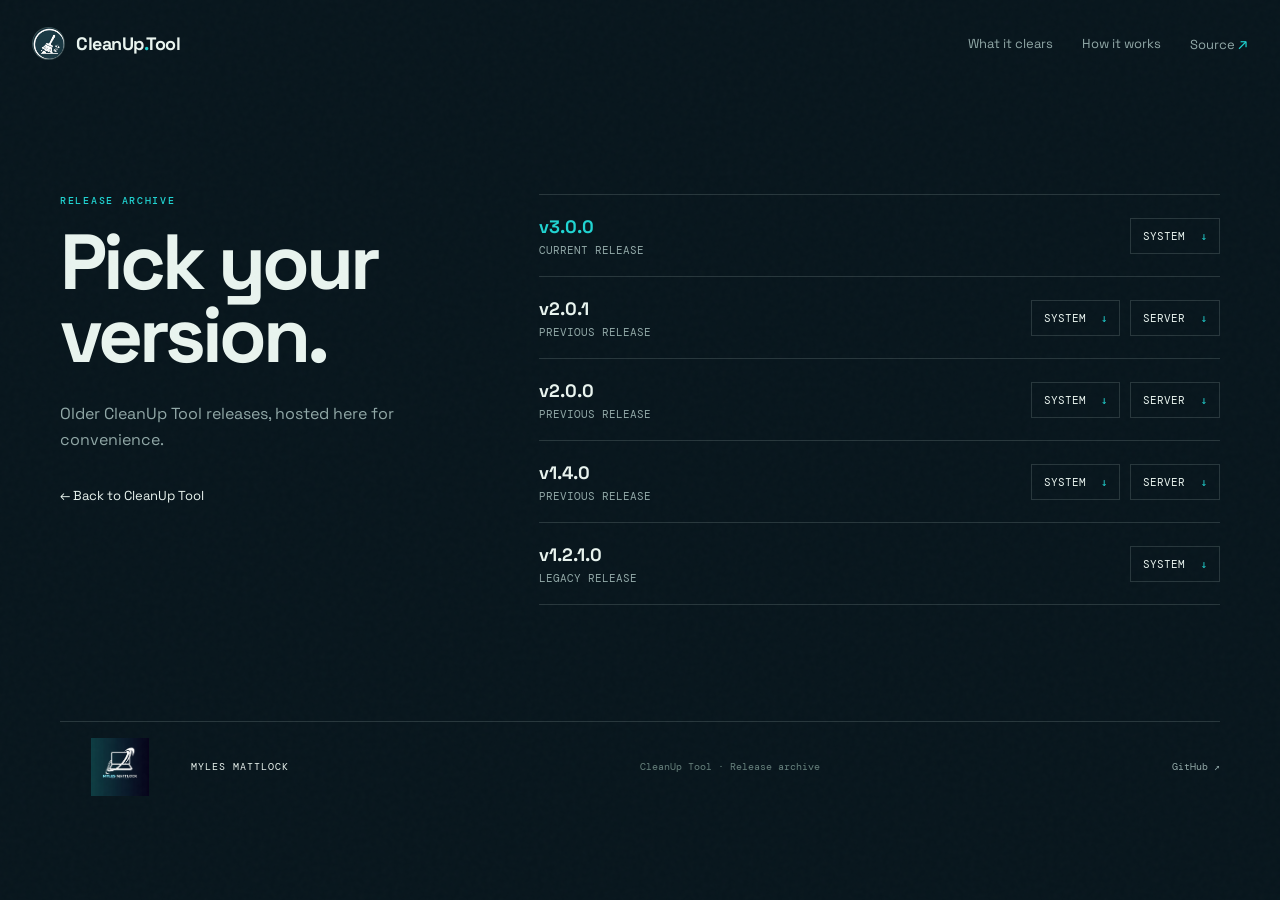
==== releases.html @ 8e9f547c "added local download" ====
<!doctype html>
<html lang="en">
<head>
  <meta charset="utf-8">
  <meta name="viewport" content="width=device-width, initial-scale=1">
  <meta name="description" content="Download older CleanUp Tool releases for Windows.">
  <title>Older Releases | CleanUp Tool</title>
  <link rel="icon" type="image/png" href="assets/cleanup-icon.png">
  <link rel="preconnect" href="https://fonts.googleapis.com">
  <link rel="preconnect" href="https://fonts.gstatic.com" crossorigin>
  <link href="https://fonts.googleapis.com/css2?family=DM+Mono:wght@400;500&family=Space+Grotesk:wght@400;500;600;700&display=swap" rel="stylesheet">
  <link rel="stylesheet" href="styles.css">
  <link rel="stylesheet" href="brand-overrides.css">
</head>
<body>
  <div class="noise"></div>
  <header class="site-header">
    <a class="brand" href="index.html#top" aria-label="CleanUp Tool home">
      <span class="brand-mark"><img src="assets/cleanup-icon.png" alt=""></span>
      <span>CleanUp<span class="brand-dot">.</span>Tool</span>
    </a>
    <button class="menu-toggle" aria-expanded="false" aria-controls="nav">Menu</button>
    <nav id="nav" class="nav-links">
      <a href="index.html#features">What it clears</a>
      <a href="index.html#workflow">How it works</a>
      <a href="https://github.com/Myles-Mattlock/CleanUp-Tool" target="_blank" rel="noreferrer">Source <span class="arrow">↗</span></a>
    </nav>
  </header>

  <main id="top">
    <section class="downloads section-shell reveal">
      <div class="section-intro"><div class="eyebrow">RELEASE ARCHIVE</div><h1>Pick your<br><span>version.</span></h1><p class="hero-lede">Older CleanUp Tool releases, hosted here for convenience.</p><a class="text-link" href="index.html">← Back to CleanUp Tool</a></div>
      <div class="release-list">
        <div class="release-row release-current"><div><strong>v3.0.0</strong><small>Current release</small></div><a class="release-link" href="assets/SystemCleanUp-v3.0.0.zip" download>System <span>↓</span></a></div>
        <div class="release-row"><div><strong>v2.0.1</strong><small>Previous release</small></div><div class="release-links"><a class="release-link" href="assets/SystemCleanUp-v2.0.1.zip" download>System <span>↓</span></a><a class="release-link" href="assets/ServerCleanUp-v2.0.1.zip" download>Server <span>↓</span></a></div></div>
        <div class="release-row"><div><strong>v2.0.0</strong><small>Previous release</small></div><div class="release-links"><a class="release-link" href="assets/SystemCleanUp-v2.0.0.zip" download>System <span>↓</span></a><a class="release-link" href="assets/ServerCleanUp-v2.0.0.zip" download>Server <span>↓</span></a></div></div>
        <div class="release-row"><div><strong>v1.4.0</strong><small>Previous release</small></div><div class="release-links"><a class="release-link" href="assets/SystemCleanUp-v1.4.0.zip" download>System <span>↓</span></a><a class="release-link" href="assets/ServerCleanUp-v1.4.0.zip" download>Server <span>↓</span></a></div></div>
        <div class="release-row"><div><strong>v1.2.1.0</strong><small>Legacy release</small></div><a class="release-link" href="assets/SystemCleanUp-v1.2.1.0.zip" download>System <span>↓</span></a></div>
      </div>
    </section>
  </main>

  <footer class="site-footer section-shell"><div class="footer-brand"><img src="assets/Myles%20Mattlock%20Logo.jpeg" alt="Myles Mattlock Service and Repair"><span>MYLES MATTLOCK</span></div><span>CleanUp Tool · Release archive</span><a href="https://github.com/Myles-Mattlock/CleanUp-Tool" target="_blank" rel="noreferrer">GitHub ↗</a></footer>
  <script src="script.js"></script>
</body>
</html>
---- styles.css ----
:root{--ink:#08161d;--deep:#061117;--panel:#0d222a;--teal:#20d4d2;--ice:#e9f4ef;--muted:#91a8a7;--line:rgba(218,240,231,.15);--lime:#c4ed7b}
*{box-sizing:border-box}html{scroll-behavior:smooth}body{margin:0;background:var(--ink);color:var(--ice);font-family:'Space Grotesk',sans-serif;overflow-x:hidden}.noise{position:fixed;inset:0;pointer-events:none;opacity:.03;z-index:5;background-image:url("data:image/svg+xml,%3Csvg viewBox='0 0 180 180' xmlns='http://www.w3.org/2000/svg'%3E%3Cfilter id='n'%3E%3CfeTurbulence type='fractalNoise' baseFrequency='.9' numOctaves='4' stitchTiles='stitch'/%3E%3C/filter%3E%3Crect width='100%25' height='100%25' filter='url(%23n)' opacity='.7'/%3E%3C/svg%3E")}.section-shell{width:min(1160px,calc(100% - 64px));margin-inline:auto}.site-header{height:86px;width:min(1280px,calc(100% - 64px));margin:auto;display:flex;align-items:center;justify-content:space-between;position:relative;z-index:10}.brand{display:flex;align-items:center;gap:11px;color:var(--ice);font-size:18px;font-weight:700;text-decoration:none;letter-spacing:-.5px}.brand-mark{display:grid;place-items:center;width:33px;height:33px;background:var(--teal);border-radius:50%;overflow:hidden}.brand-mark img{width:26px;height:26px;filter:grayscale(1) brightness(0) invert(1)}.brand-dot{color:var(--teal)}.nav-links{display:flex;align-items:center;gap:29px;font-size:13px}.nav-links a,.text-link,.site-footer a{color:var(--muted);text-decoration:none;transition:.2s}.nav-links a:hover,.text-link:hover,.site-footer a:hover{color:var(--teal)}.arrow{color:var(--teal);font-size:16px}.nav-cta{background:var(--teal);color:var(--ink)!important;padding:12px 17px;font-weight:700;border-radius:3px}.nav-cta span{font-size:16px;margin-left:9px}.menu-toggle{display:none;background:none;border:0;color:var(--ice);font:inherit}.hero{min-height:665px;display:grid;grid-template-columns:1fr 1.03fr;gap:65px;align-items:center;padding:45px 0 88px;position:relative}.hero:before{content:'';position:absolute;width:470px;height:470px;left:-270px;top:30px;border:1px solid rgba(32,212,210,.16);border-radius:50%;box-shadow:0 0 0 52px rgba(32,212,210,.025),0 0 0 105px rgba(32,212,210,.018)}.eyebrow{font:500 10px 'DM Mono',monospace;letter-spacing:1.7px;color:var(--teal);margin-bottom:19px}.pulse{display:inline-block;width:7px;height:7px;border-radius:50%;background:var(--lime);box-shadow:0 0 12px var(--lime);margin-right:8px}h1,h2,h3,p{margin-top:0}h1{font-size:clamp(49px,6.1vw,80px);line-height:.94;letter-spacing:-4px;margin-bottom:28px}h1 em,h2 em{font-style:normal;color:var(--teal)}.hero-lede{font-size:16px;line-height:1.65;color:var(--muted);max-width:440px;margin-bottom:30px}.hero-actions{display:flex;align-items:center;gap:25px}.button{display:inline-flex;align-items:center;gap:12px;text-decoration:none;font-size:13px;font-weight:700;padding:16px 19px;border-radius:3px;transition:transform .2s,background .2s}.button:hover{transform:translateY(-2px)}.button-primary{background:var(--teal);color:var(--ink)}.button-primary:hover{background:#6de9da}.button-icon{font-size:20px;font-weight:400}.text-link{font-size:13px;color:var(--ice)}.text-link span{color:var(--teal);font-size:19px;margin-left:6px}.trust-line{font:11px 'DM Mono',monospace;color:#607775;margin-top:32px}.trust-line span{color:var(--lime)}.trust-line b{font-weight:400;color:#3d5858;margin:0 8px}.terminal-wrap{position:relative;padding-bottom:26px}.terminal-glow{position:absolute;width:70%;height:75%;top:13%;left:15%;background:var(--teal);filter:blur(90px);opacity:.12}.terminal{position:relative;border:1px solid rgba(143,220,207,.3);background:#07191f;box-shadow:18px 22px 0 rgba(0,0,0,.2),0 0 70px rgba(32,212,210,.08);transform:rotate(2deg)}.terminal-top{height:44px;border-bottom:1px solid var(--line);display:flex;align-items:center;padding:0 17px;gap:12px;color:#78928e;font:10px 'DM Mono',monospace}.window-dots{display:flex;gap:5px;margin-right:8px}.window-dots i{display:block;width:7px;height:7px;border-radius:50%;background:#41605e}.window-dots i:first-child{background:#d56f6f}.window-dots i:last-child{background:#87bd69}.terminal-status{margin-left:auto;color:var(--lime);font-size:9px}.terminal-body{padding:30px 33px 36px;font:12px 'DM Mono',monospace;color:#cadbd5}.terminal-brand{display:flex;align-items:center;gap:13px;border-bottom:1px solid var(--line);padding-bottom:24px;margin-bottom:21px}.terminal-brand img{width:39px;height:39px;filter:grayscale(1) brightness(0) invert(1)}.terminal-brand strong{display:block;font:700 12px 'Space Grotesk';letter-spacing:1.5px}.terminal-brand small{font-size:7px;color:#78928e;letter-spacing:2px}.terminal-muted{color:#78928e}.terminal-muted span{float:right;color:var(--teal)}.teal{color:var(--teal)}.progress-row{display:flex;justify-content:space-between;padding:10px 0;color:#9ab2ac}.progress-row b{font-size:10px;color:var(--lime);font-weight:400}.terminal-rule{border-top:1px solid var(--line);margin:17px 0}.success{color:var(--lime);font-size:11px}.success span{font-size:18px;margin-right:6px}.terminal-result{background:#102c2e;margin:20px -10px -10px;padding:16px 13px;display:flex;justify-content:space-between;align-items:center;color:#85aaa4;font-size:10px}.terminal-result strong{color:var(--teal);font-size:20px}.terminal-caption{display:flex;justify-content:space-between;padding:12px 3px;color:#5b7975;font:9px 'DM Mono',monospace;letter-spacing:1px}.terminal-caption span:first-child{color:var(--teal)}.ticker{border-block:1px solid var(--line);overflow:hidden;white-space:nowrap;background:#0a1c21}.ticker-track{display:flex;justify-content:space-around;align-items:center;min-width:800px;padding:18px 0;color:#77938d;font:10px 'DM Mono',monospace;letter-spacing:2px}.ticker b{color:var(--teal);font-size:14px}.features{padding:130px 0 125px}.section-intro{display:flex;justify-content:space-between;align-items:end;margin-bottom:53px}.section-intro h2,.workflow h2{font-size:53px;line-height:.98;letter-spacing:-2.5px;margin:0}.section-intro h2 span{color:#73908c}.feature-grid{display:grid;grid-template-columns:repeat(3,1fr);gap:14px}.feature-card{min-height:310px;border:1px solid var(--line);padding:25px 24px;position:relative;background:rgba(17,43,47,.38)}.feature-card-accent{background:var(--teal);color:var(--ink);border-color:var(--teal)}.card-number{position:absolute;right:24px;top:25px;font:10px 'DM Mono';opacity:.55}.feature-icon{font-size:35px;color:var(--teal);margin:31px 0 26px}.feature-card-accent .feature-icon{color:var(--ink)}.feature-card h3{font-size:22px;letter-spacing:-.7px;margin-bottom:13px}.feature-card p{color:#8ea8a2;font-size:13px;line-height:1.6;max-width:275px}.feature-card-accent p{color:#174b4b}.card-tag{position:absolute;bottom:24px;left:24px;font:9px 'DM Mono';letter-spacing:1px;color:#78918c}.feature-card-accent .card-tag{color:#176262}.workflow{display:grid;grid-template-columns:1fr 1fr;gap:120px;align-items:center;padding:90px 0 142px}.workflow-visual{height:425px;display:grid;place-items:center;position:relative;background:radial-gradient(circle at center,rgba(32,212,210,.13),transparent 55%)}.workflow-visual img{width:230px;height:230px;position:relative;z-index:1;filter:drop-shadow(0 0 28px rgba(32,212,210,.2))}.orbit{position:absolute;border:1px solid rgba(32,212,210,.35);border-radius:50%;width:310px;height:310px;transform:rotate(-35deg)}.orbit-one{border-left-color:transparent;border-bottom-color:transparent}.orbit-two{width:390px;height:160px;transform:rotate(22deg);border-color:rgba(32,212,210,.18)}.workflow h2{margin-bottom:24px}.workflow-copy>p{color:var(--muted);font-size:14px;line-height:1.7;max-width:430px}.steps{list-style:none;padding:0;margin:31px 0 0;display:grid;gap:18px}.steps li{display:flex;gap:18px;align-items:center}.steps li>span{font:11px 'DM Mono';color:var(--teal);border:1px solid rgba(32,212,210,.5);padding:9px 8px}.steps strong{display:block;font-size:13px;margin-bottom:4px}.steps small{display:block;color:#78918d;font-size:11px}.download{display:flex;justify-content:space-between;align-items:center;background:var(--teal);color:var(--ink);padding:54px 65px;margin-bottom:90px}.download .eyebrow{color:#146365}.download h2{font-size:48px;line-height:.94;letter-spacing:-2px;margin:0}.download-side{width:295px}.download-side p{font-size:13px;line-height:1.6;margin-bottom:22px}.button-light{background:var(--ink);color:var(--ice)}.button-light:hover{background:#173139}.button-light span{color:var(--teal);font-size:17px}.site-footer{border-top:1px solid var(--line);height:90px;display:flex;align-items:center;justify-content:space-between;color:#66807c;font:10px 'DM Mono',monospace}.footer-brand{display:flex;align-items:center;gap:11px;color:var(--ice);letter-spacing:1px}.footer-brand img{width:24px;height:24px;filter:grayscale(1) brightness(0) invert(1)}.reveal{opacity:0;transform:translateY(18px);transition:opacity .7s ease,transform .7s ease}.reveal.visible{opacity:1;transform:none}.reveal-delay{transition-delay:.12s}.reveal-delay-2{transition-delay:.24s}
@media(max-width:800px){.section-shell{width:min(100% - 40px,560px)}.site-header{width:calc(100% - 40px);height:72px}.menu-toggle{display:block;font-size:12px;color:var(--teal)}.nav-links{display:none;position:absolute;top:62px;left:0;right:0;background:#0a2026;border:1px solid var(--line);padding:19px;flex-direction:column;align-items:stretch;gap:20px}.nav-links.open{display:flex}.nav-cta{text-align:center}.hero{display:block;padding:70px 0 76px}.hero-lede{font-size:15px}.hero-actions{flex-wrap:wrap;gap:20px}.terminal-wrap{margin-top:63px}.terminal{transform:none}.terminal-body{padding:23px 19px 28px;font-size:10px}.terminal-muted span{float:none;margin-left:8px}.features{padding:85px 0}.section-intro{display:block;margin-bottom:35px}.section-intro h2,.workflow h2{font-size:42px}.feature-grid{grid-template-columns:1fr}.feature-card{min-height:270px}.workflow{display:flex;flex-direction:column;gap:53px;padding:40px 0 90px;align-items:stretch}.workflow-visual{height:315px}.workflow-visual img{width:170px;height:170px}.orbit{width:240px;height:240px}.orbit-two{width:300px;height:130px}.download{display:block;padding:38px 28px;margin-bottom:58px}.download h2{font-size:41px;margin-bottom:28px}.download-side{width:auto}.site-footer{height:auto;padding:26px 0;display:grid;grid-template-columns:1fr auto;gap:20px}.site-footer>span{grid-column:1/-1;grid-row:2}.footer-brand{font-size:9px}}

.archive-link{display:inline-block;margin-top:18px;color:var(--muted);font:12px 'DM Mono',monospace;text-transform:uppercase;text-decoration:none;transition:.2s}.archive-link span{color:var(--teal);margin-left:8px}.archive-link:hover{color:var(--teal)}

.downloads{padding:108px 0 116px;display:grid;grid-template-columns:.75fr 1.25fr;gap:70px;align-items:start}.downloads .section-intro{display:block}.release-list{border-top:1px solid var(--line)}.release-row{min-height:82px;border-bottom:1px solid var(--line);display:flex;align-items:center;justify-content:space-between;gap:20px}.release-row strong{display:block;font-size:18px}.release-row small{display:block;margin-top:5px;color:var(--muted);font:11px 'DM Mono',monospace;text-transform:uppercase}.release-current strong{color:var(--teal)}.release-links{display:flex;gap:10px}.release-link{color:var(--ice);border:1px solid var(--line);padding:10px 12px;text-decoration:none;font:11px 'DM Mono',monospace;text-transform:uppercase;transition:.2s}.release-link:hover{color:var(--ink);background:var(--teal);border-color:var(--teal)}.release-link span{color:var(--teal);margin-left:8px}.release-link:hover span{color:var(--ink)}
@media(max-width:800px){.downloads{display:block;padding:78px 0 85px}.downloads .section-intro{margin-bottom:35px}.release-row{align-items:flex-start;flex-direction:column;padding:19px 0;gap:14px}.release-links{width:100%}.release-link{flex:1;text-align:center}}
---- brand-overrides.css ----
.brand-mark {
  background: var(--panel);
  border: 1px solid rgba(218, 240, 231, .22);
}

.brand-mark img {
  width: 33px;
  height: 33px;
  filter: none;
}

.footer-brand img {
  width: 120px;
  height: 58px;
  object-fit: contain;
  filter: none;
}

.app-preview {
  position: relative;
  margin: 0;
  z-index: 1;
}

.app-preview-glow {
  position: absolute;
  inset: 10% 4% 14%;
  background: var(--teal);
  filter: blur(70px);
  opacity: .1;
  z-index: -1;
}

.app-preview img {
  display: block;
  width: 100%;
  height: auto;
  border: 1px solid rgba(143, 220, 207, .3);
  box-shadow: 18px 22px 0 rgba(0, 0, 0, .2), 0 0 70px rgba(32, 212, 210, .08);
  transform: rotate(2deg);
}

.app-preview figcaption {
  display: flex;
  justify-content: space-between;
  margin-top: 18px;
  color: var(--muted);
  font: 10px 'DM Mono', monospace;
  letter-spacing: 1px;
}

.app-preview figcaption span:first-child {
  color: var(--teal);
}

@media (max-width: 800px) {
  .app-preview {
    margin-top: 63px;
  }

  .app-preview img {
    transform: none;
  }
}
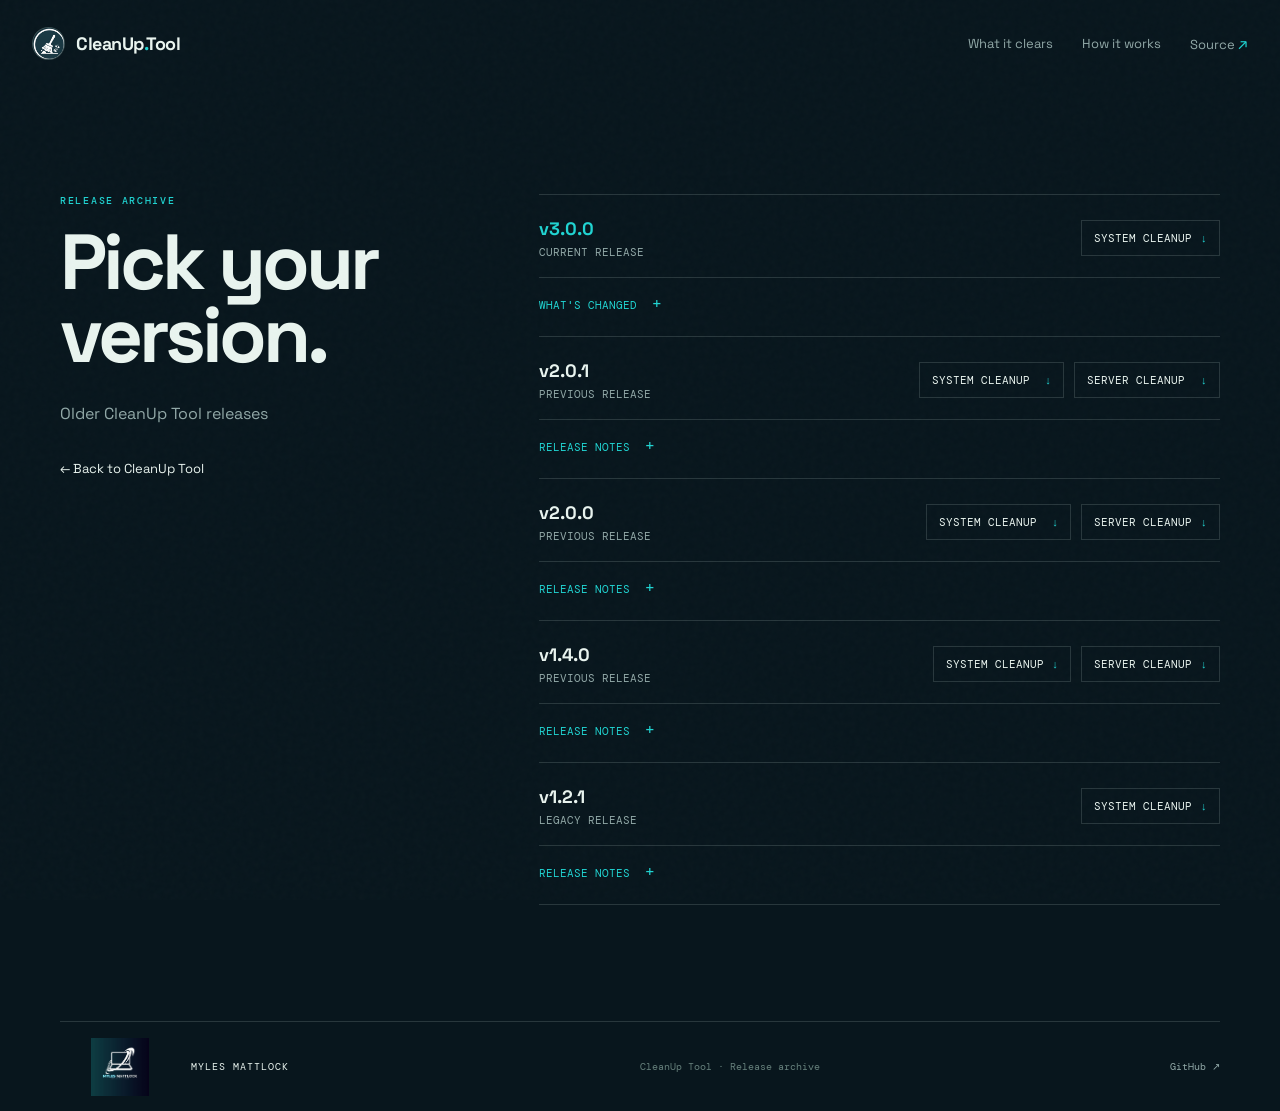
==== commit 20fac9e2: "added releases page" ====
--- a/releases.html
+++ b/releases.html
@@ -29,13 +29,13 @@
 
   <main id="top">
     <section class="downloads section-shell reveal">
-      <div class="section-intro"><div class="eyebrow">RELEASE ARCHIVE</div><h1>Pick your<br><span>version.</span></h1><p class="hero-lede">Older CleanUp Tool releases, hosted here for convenience.</p><a class="text-link" href="index.html">← Back to CleanUp Tool</a></div>
+      <div class="section-intro"><div class="eyebrow">RELEASE ARCHIVE</div><h1>Pick your<br><span>version.</span></h1><p class="hero-lede">Older CleanUp Tool releases</p><a class="text-link" href="index.html">← Back to CleanUp Tool</a></div>
       <div class="release-list">
-        <div class="release-row release-current"><div><strong>v3.0.0</strong><small>Current release</small></div><a class="release-link" href="assets/SystemCleanUp-v3.0.0.zip" download>System <span>↓</span></a></div>
-        <div class="release-row"><div><strong>v2.0.1</strong><small>Previous release</small></div><div class="release-links"><a class="release-link" href="assets/SystemCleanUp-v2.0.1.zip" download>System <span>↓</span></a><a class="release-link" href="assets/ServerCleanUp-v2.0.1.zip" download>Server <span>↓</span></a></div></div>
-        <div class="release-row"><div><strong>v2.0.0</strong><small>Previous release</small></div><div class="release-links"><a class="release-link" href="assets/SystemCleanUp-v2.0.0.zip" download>System <span>↓</span></a><a class="release-link" href="assets/ServerCleanUp-v2.0.0.zip" download>Server <span>↓</span></a></div></div>
-        <div class="release-row"><div><strong>v1.4.0</strong><small>Previous release</small></div><div class="release-links"><a class="release-link" href="assets/SystemCleanUp-v1.4.0.zip" download>System <span>↓</span></a><a class="release-link" href="assets/ServerCleanUp-v1.4.0.zip" download>Server <span>↓</span></a></div></div>
-        <div class="release-row"><div><strong>v1.2.1.0</strong><small>Legacy release</small></div><a class="release-link" href="assets/SystemCleanUp-v1.2.1.0.zip" download>System <span>↓</span></a></div>
+        <div class="release-row release-current release-with-notes"><div class="release-summary"><div><strong>v3.0.0</strong><small>Current release</small></div><a class="release-link" href="assets/SystemCleanUp-v3.0.0.zip" download>System CleanUp<span>↓</span></a></div><details class="release-notes"><summary>What's Changed <span>+</span></summary><div class="notes-grid"><div><h3>What's Changed</h3><ul><li>Added frontend to script</li><li>Now allows you to choose what to clean (profiles added - Default, Server CleanUp and custom)</li><li>Now monitors SSD health, wear, temperature, power on hours, power cycle count and unsafe shutdowns made on SSD</li><li>Makes an alert noise when SSD health is critical or overheating (application has to be open)</li><li>Improved Icon to match more of my theme</li><li>Added Myles Mattlock icon (branding)</li><li>Officially added to the <a href="https://cleanup-tool.myles-mattlock.co.uk/" target="_blank" rel="noreferrer">CleanUp Tool website</a></li></ul></div><div><h3>Bugs fixed</h3><ul><li>Now logs what the application clears</li></ul><h3>Known Issues</h3><ul><li>Recycle Bin still gets cleared when you have cleanup utility selected</li></ul><h3>Upcoming Features</h3><p>The ability to install updates for the app directly inside it instead of manually installing them from the website</p></div></div></details></div>
+        <div class="release-row release-with-notes"><div class="release-summary"><div><strong>v2.0.1</strong><small>Previous release</small></div><div class="release-links"><a class="release-link" href="assets/SystemCleanUp-v2.0.1.zip" download>System CleanUp <span>↓</span></a><a class="release-link" href="assets/ServerCleanUp-v2.0.1.zip" download>Server CleanUp <span>↓</span></a></div></div><details class="release-notes"><summary>Release notes <span>+</span></summary><div class="notes-grid"><div><h3>Release notes</h3><ul><li>Added a terminal icon</li><li>Added a DNS cleared status</li><li>Changed the logs directory</li><li>Fixed a security flaw</li></ul></div><div><h3>Known issues</h3><ul><li>Logs are not being captured correctly</li></ul></div></div></details></div>
+        <div class="release-row release-with-notes"><div class="release-summary"><div><strong>v2.0.0</strong><small>Previous release</small></div><div class="release-links"><a class="release-link" href="assets/SystemCleanUp-v2.0.0.zip" download>System CleanUp <span>↓</span></a><a class="release-link" href="assets/ServerCleanUp-v2.0.0.zip" download>Server CleanUp<span>↓</span></a></div></div><details class="release-notes"><summary>Release notes <span>+</span></summary><div class="notes-grid"><div><h3>Release notes</h3><ul><li>Checks for updates and alerts you when a new version is available</li><li>Deletes Intel and PerfLogs</li><li>Shows the amount of space saved and time taken</li><li>Added a new icon</li><li>Now includes an installer. The old version will need to be manually removed.</li><li>Waits until each operation is completed, working through the steps such as 1/4</li><li>Runs on a newer terminal, improving speed</li><li>Automatically imports the Disk Cleanup REG files to prevent errors</li></ul></div><div><h3>Bugs fixed</h3><ul><li>Fixed the issue where clicking inside the terminal would pause the app</li><li>Automatically imports the Disk Cleanup REG files to prevent errors</li></ul></div></div></details></div>
+        <div class="release-row release-with-notes"><div class="release-summary"><div><strong>v1.4.0</strong><small>Previous release</small></div><div class="release-links"><a class="release-link" href="assets/SystemCleanUp-v1.4.0.zip" download>System CleanUp<span>↓</span></a><a class="release-link" href="assets/ServerCleanUp-v1.4.0.zip" download>Server CleanUp<span>↓</span></a></div></div><details class="release-notes"><summary>Release notes <span>+</span></summary><div class="notes-grid"><div><h3>Release notes</h3><ul><li>Added System CleanUp for desktop computers and Server CleanUp for server cleanup.</li><li>Removed errors from importing REG files. The application no longer imports them while an installer is being developed.</li><li>Removed the feedback request.</li></ul></div><div><h3>Upcoming features</h3><p>A new installer that will install to the Program Files directory and should help prevent Windows Defender from flagging the application as a virus.</p></div></div></details></div>
+        <div class="release-row release-with-notes"><div class="release-summary"><div><strong>v1.2.1</strong><small>Legacy release</small></div><a class="release-link" href="assets/SystemCleanUp-v1.2.1.0.zip" download>System CleanUp<span>↓</span></a></div><details class="release-notes"><summary>Release notes <span>+</span></summary><div class="notes-grid"><div><h3>Release notes</h3><ul><li>Clears temp, %temp% and prefetch folders</li><li>Clears Downloads folder in Windows Update</li><li>Cleans up older versions from apps that Windows has kept</li><li>Runs Windows built-in Disk Cleanup tool</li><li>Overall, the app should clear around 2 GB or more in storage space</li></ul></div><div><h3>Known issues</h3><ul><li>Windows Update Downloads folder does not always get cleared</li><li>Recycle Bin does not get emptied</li></ul><h3>Please note</h3><p>You will need to stop your antivirus program from flagging this app. It does not have SmartScreen protection built in yet.</p><h3>Upcoming features</h3><p>Add support to fix corrupted files.</p></div></div></details></div>
       </div>
     </section>
   </main>
--- a/styles.css
+++ b/styles.css
@@ -5,4 +5,5 @@
 .archive-link{display:inline-block;margin-top:18px;color:var(--muted);font:12px 'DM Mono',monospace;text-transform:uppercase;text-decoration:none;transition:.2s}.archive-link span{color:var(--teal);margin-left:8px}.archive-link:hover{color:var(--teal)}
 
 .downloads{padding:108px 0 116px;display:grid;grid-template-columns:.75fr 1.25fr;gap:70px;align-items:start}.downloads .section-intro{display:block}.release-list{border-top:1px solid var(--line)}.release-row{min-height:82px;border-bottom:1px solid var(--line);display:flex;align-items:center;justify-content:space-between;gap:20px}.release-row strong{display:block;font-size:18px}.release-row small{display:block;margin-top:5px;color:var(--muted);font:11px 'DM Mono',monospace;text-transform:uppercase}.release-current strong{color:var(--teal)}.release-links{display:flex;gap:10px}.release-link{color:var(--ice);border:1px solid var(--line);padding:10px 12px;text-decoration:none;font:11px 'DM Mono',monospace;text-transform:uppercase;transition:.2s}.release-link:hover{color:var(--ink);background:var(--teal);border-color:var(--teal)}.release-link span{color:var(--teal);margin-left:8px}.release-link:hover span{color:var(--ink)}
+.release-with-notes{display:block;padding:22px 0}.release-summary{display:flex;align-items:center;justify-content:space-between;gap:20px}.release-notes{margin-top:18px;border-top:1px solid var(--line);padding-top:15px;color:var(--muted)}.release-notes summary{cursor:pointer;color:var(--teal);font:11px 'DM Mono',monospace;text-transform:uppercase;list-style:none}.release-notes summary::-webkit-details-marker{display:none}.release-notes summary span{margin-left:8px;font-size:16px}.release-notes[open] summary span{display:inline-block;transform:rotate(45deg)}.notes-grid{display:grid;grid-template-columns:1fr 1fr;gap:36px;margin-top:22px}.notes-grid h3{margin:0 0 10px;color:var(--ice);font-size:13px;text-transform:uppercase}.notes-grid ul{margin:0 0 22px;padding-left:18px}.notes-grid li,.notes-grid p{font-size:13px;line-height:1.6}.notes-grid p{margin:0 0 22px}
 @media(max-width:800px){.downloads{display:block;padding:78px 0 85px}.downloads .section-intro{margin-bottom:35px}.release-row{align-items:flex-start;flex-direction:column;padding:19px 0;gap:14px}.release-links{width:100%}.release-link{flex:1;text-align:center}}
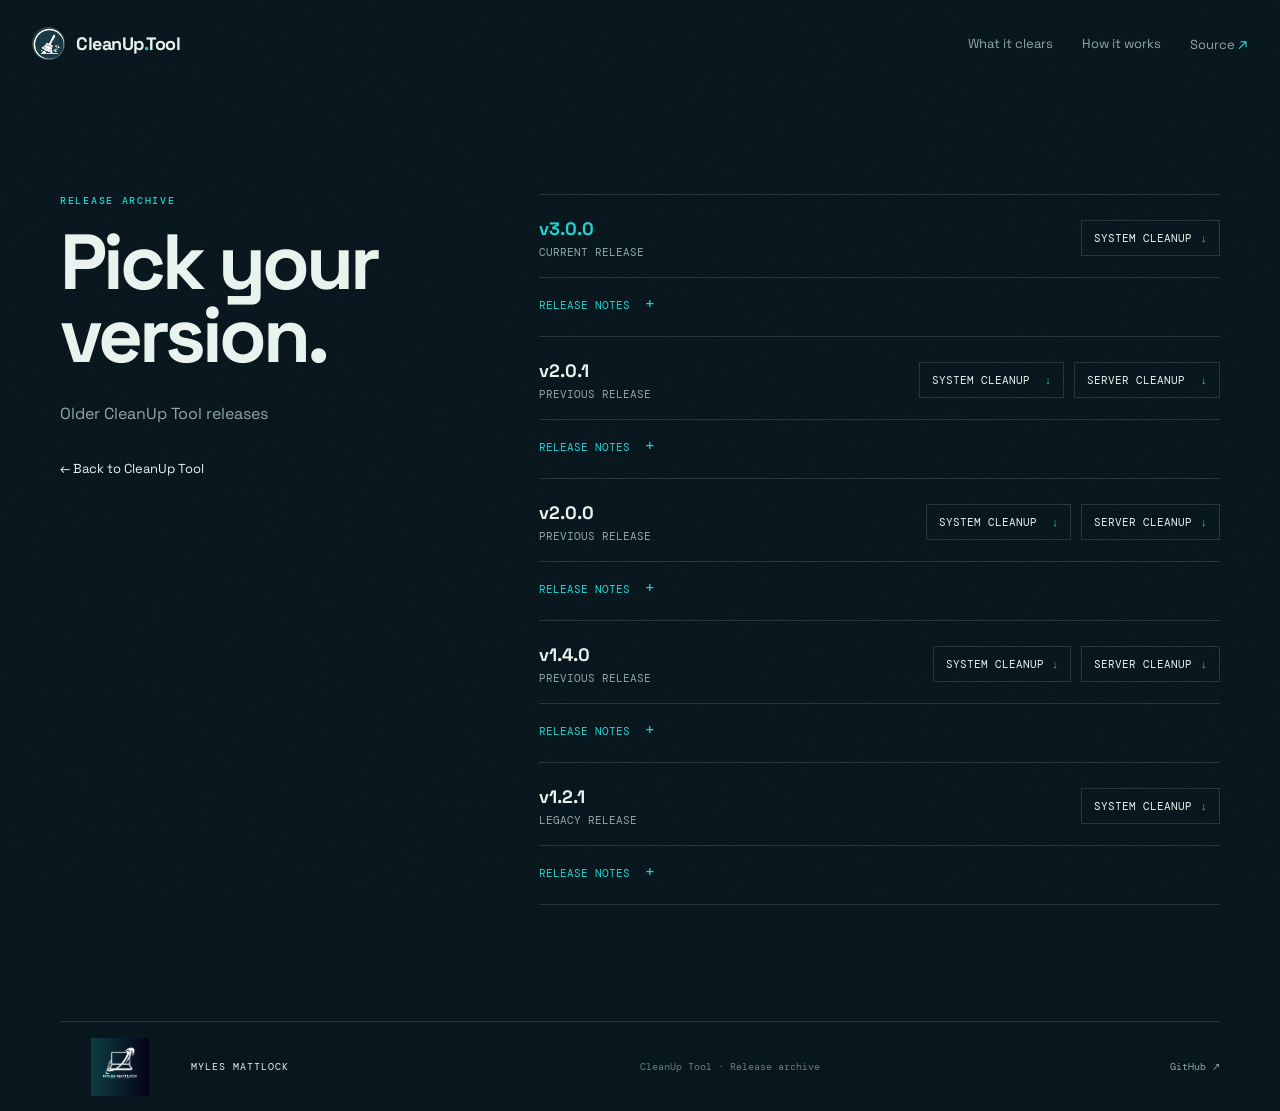
==== commit a13b1728: "added mylesmattlock site" ====
--- a/releases.html
+++ b/releases.html
@@ -31,7 +31,7 @@
     <section class="downloads section-shell reveal">
       <div class="section-intro"><div class="eyebrow">RELEASE ARCHIVE</div><h1>Pick your<br><span>version.</span></h1><p class="hero-lede">Older CleanUp Tool releases</p><a class="text-link" href="index.html">← Back to CleanUp Tool</a></div>
       <div class="release-list">
-        <div class="release-row release-current release-with-notes"><div class="release-summary"><div><strong>v3.0.0</strong><small>Current release</small></div><a class="release-link" href="assets/SystemCleanUp-v3.0.0.zip" download>System CleanUp<span>↓</span></a></div><details class="release-notes"><summary>What's Changed <span>+</span></summary><div class="notes-grid"><div><h3>What's Changed</h3><ul><li>Added frontend to script</li><li>Now allows you to choose what to clean (profiles added - Default, Server CleanUp and custom)</li><li>Now monitors SSD health, wear, temperature, power on hours, power cycle count and unsafe shutdowns made on SSD</li><li>Makes an alert noise when SSD health is critical or overheating (application has to be open)</li><li>Improved Icon to match more of my theme</li><li>Added Myles Mattlock icon (branding)</li><li>Officially added to the <a href="https://cleanup-tool.myles-mattlock.co.uk/" target="_blank" rel="noreferrer">CleanUp Tool website</a></li></ul></div><div><h3>Bugs fixed</h3><ul><li>Now logs what the application clears</li></ul><h3>Known Issues</h3><ul><li>Recycle Bin still gets cleared when you have cleanup utility selected</li></ul><h3>Upcoming Features</h3><p>The ability to install updates for the app directly inside it instead of manually installing them from the website</p></div></div></details></div>
+        <div class="release-row release-current release-with-notes"><div class="release-summary"><div><strong>v3.0.0</strong><small>Current release</small></div><a class="release-link" href="assets/SystemCleanUp-v3.0.0.zip" download>System CleanUp<span>↓</span></a></div><details class="release-notes"><summary>Release notes <span>+</span></summary><div class="notes-grid"><div><h3>What's Changed</h3><ul><li>Added frontend to script</li><li>Now allows you to choose what to clean (profiles added - Default, Server CleanUp and custom)</li><li>Now monitors SSD health, wear, temperature, power on hours, power cycle count and unsafe shutdowns made on SSD</li><li>Makes an alert noise when SSD health is critical or overheating (application has to be open)</li><li>Improved Icon to match more of my theme</li><li>Added Myles Mattlock icon (branding)</li><li>Officially added to the <a href="https://cleanup-tool.myles-mattlock.co.uk/" target="_blank" rel="noreferrer">CleanUp Tool website</a></li></ul></div><div><h3>Bugs fixed</h3><ul><li>Now logs what the application clears</li></ul><h3>Known Issues</h3><ul><li>Recycle Bin still gets cleared when you have cleanup utility selected</li></ul><h3>Upcoming Features</h3><p>The ability to install updates for the app directly inside it instead of manually installing them from the website</p></div></div></details></div>
         <div class="release-row release-with-notes"><div class="release-summary"><div><strong>v2.0.1</strong><small>Previous release</small></div><div class="release-links"><a class="release-link" href="assets/SystemCleanUp-v2.0.1.zip" download>System CleanUp <span>↓</span></a><a class="release-link" href="assets/ServerCleanUp-v2.0.1.zip" download>Server CleanUp <span>↓</span></a></div></div><details class="release-notes"><summary>Release notes <span>+</span></summary><div class="notes-grid"><div><h3>Release notes</h3><ul><li>Added a terminal icon</li><li>Added a DNS cleared status</li><li>Changed the logs directory</li><li>Fixed a security flaw</li></ul></div><div><h3>Known issues</h3><ul><li>Logs are not being captured correctly</li></ul></div></div></details></div>
         <div class="release-row release-with-notes"><div class="release-summary"><div><strong>v2.0.0</strong><small>Previous release</small></div><div class="release-links"><a class="release-link" href="assets/SystemCleanUp-v2.0.0.zip" download>System CleanUp <span>↓</span></a><a class="release-link" href="assets/ServerCleanUp-v2.0.0.zip" download>Server CleanUp<span>↓</span></a></div></div><details class="release-notes"><summary>Release notes <span>+</span></summary><div class="notes-grid"><div><h3>Release notes</h3><ul><li>Checks for updates and alerts you when a new version is available</li><li>Deletes Intel and PerfLogs</li><li>Shows the amount of space saved and time taken</li><li>Added a new icon</li><li>Now includes an installer. The old version will need to be manually removed.</li><li>Waits until each operation is completed, working through the steps such as 1/4</li><li>Runs on a newer terminal, improving speed</li><li>Automatically imports the Disk Cleanup REG files to prevent errors</li></ul></div><div><h3>Bugs fixed</h3><ul><li>Fixed the issue where clicking inside the terminal would pause the app</li><li>Automatically imports the Disk Cleanup REG files to prevent errors</li></ul></div></div></details></div>
         <div class="release-row release-with-notes"><div class="release-summary"><div><strong>v1.4.0</strong><small>Previous release</small></div><div class="release-links"><a class="release-link" href="assets/SystemCleanUp-v1.4.0.zip" download>System CleanUp<span>↓</span></a><a class="release-link" href="assets/ServerCleanUp-v1.4.0.zip" download>Server CleanUp<span>↓</span></a></div></div><details class="release-notes"><summary>Release notes <span>+</span></summary><div class="notes-grid"><div><h3>Release notes</h3><ul><li>Added System CleanUp for desktop computers and Server CleanUp for server cleanup.</li><li>Removed errors from importing REG files. The application no longer imports them while an installer is being developed.</li><li>Removed the feedback request.</li></ul></div><div><h3>Upcoming features</h3><p>A new installer that will install to the Program Files directory and should help prevent Windows Defender from flagging the application as a virus.</p></div></div></details></div>
